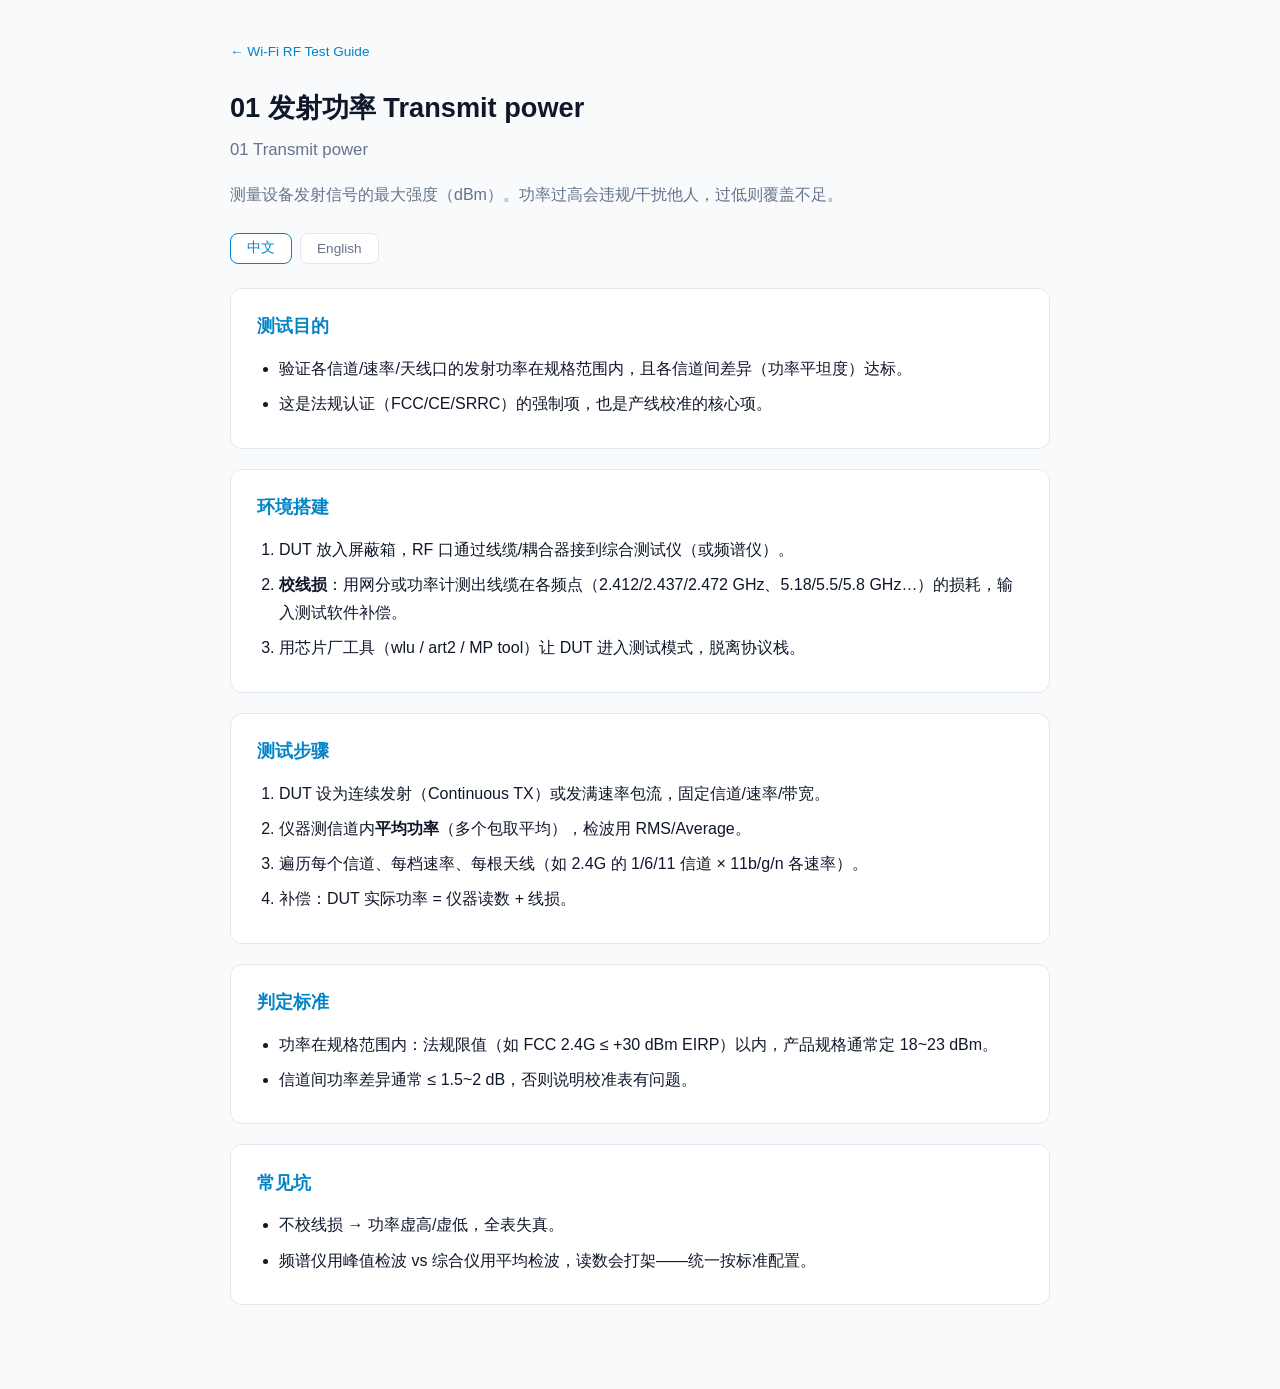
==== 01-tx-power.html @ 2fa37dcb "Add bilingual 8-test RF guide site with generator script Co-Authored-By: Claude Fable 5 <noreply@ant" ====
<!DOCTYPE html>
<html lang="zh">
<head>
<meta charset="UTF-8">
<meta name="viewport" content="width=device-width, initial-scale=1.0">
<title>01 Transmit power — Wi-Fi RF Test Guide</title>
<link rel="stylesheet" href="style.css">
</head>
<body data-lang="zh">
<div class="wrap">
<p class="crumb"><a href="index.html">&larr; Wi-Fi RF Test Guide</a></p>
<h1>01 发射功率 Transmit power<span class="en-title">01 Transmit power</span></h1>
<p class="lede zh">测量设备发射信号的最大强度（dBm）。功率过高会违规/干扰他人，过低则覆盖不足。</p>
<p class="lede en">Measure the DUT's transmit level in dBm. Too high violates regulations; too low kills coverage.</p>
<div class="lang">
<button class="on" onclick="setLang('zh')">中文</button>
<button onclick="setLang('en')">English</button>
</div>
<section><h2>测试目的<span class="en"> / Purpose</span></h2>
<ul><span class="zh"><li>验证各信道/速率/天线口的发射功率在规格范围内，且各信道间差异（功率平坦度）达标。</li><li>这是法规认证（FCC/CE/SRRC）的强制项，也是产线校准的核心项。</li></span><span class="en"><li>Verify TX power per channel/rate/antenna is within spec, and inter-channel flatness is acceptable.</li><li>Mandatory for regulatory certification (FCC/CE/SRRC) and a core production-line item.</li></span></ul>
</section>
<section><h2>环境搭建<span class="en"> / Setup</span></h2>
<ol><span class="zh"><li>DUT 放入屏蔽箱，RF 口通过线缆/耦合器接到综合测试仪（或频谱仪）。</li><li><b>校线损</b>：用网分或功率计测出线缆在各频点（2.412/2.437/2.472 GHz、5.18/5.5/5.8 GHz…）的损耗，输入测试软件补偿。</li><li>用芯片厂工具（wlu / art2 / MP tool）让 DUT 进入测试模式，脱离协议栈。</li></span><span class="en"><li>Put the DUT in a shield box; connect its RF port to the combo tester (or spectrum analyzer) via cable/coupler.</li><li><b>Calibrate cable loss</b> at each working frequency and compensate in software.</li><li>Use the vendor tool (wlu / art2 / MP tool) to enter test mode.</li></span></ol>
</section>
<section><h2>测试步骤<span class="en"> / Procedure</span></h2>
<ol><span class="zh"><li>DUT 设为连续发射（Continuous TX）或发满速率包流，固定信道/速率/带宽。</li><li>仪器测信道内<b>平均功率</b>（多个包取平均），检波用 RMS/Average。</li><li>遍历每个信道、每档速率、每根天线（如 2.4G 的 1/6/11 信道 × 11b/g/n 各速率）。</li><li>补偿：DUT 实际功率 = 仪器读数 + 线损。</li></span><span class="en"><li>Set continuous TX or a full-rate packet stream; fix channel/rate/bandwidth.</li><li>Measure in-channel <b>average power</b> (average over many bursts, RMS/average detector).</li><li>Sweep every channel, rate and antenna (e.g. 2.4G ch 1/6/11 × 11b/g/n rates).</li><li>Compensate: actual DUT power = instrument reading + cable loss.</li></span></ol>
</section>
<section><h2>判定标准<span class="en"> / Pass criteria</span></h2>
<ul><span class="zh"><li>功率在规格范围内：法规限值（如 FCC 2.4G ≤ +30 dBm EIRP）以内，产品规格通常定 18~23 dBm。</li><li>信道间功率差异通常 ≤ 1.5~2 dB，否则说明校准表有问题。</li></span><span class="en"><li>Power within spec: below the regulatory limit (e.g. FCC 2.4G ≤ +30 dBm EIRP); product specs typically 18–23 dBm.</li><li>Inter-channel delta typically ≤ 1.5–2 dB, otherwise the calibration table is suspect.</li></span></ul>
</section>
<section><h2>常见坑<span class="en"> / Pitfalls</span></h2>
<ul><span class="zh"><li>不校线损 → 功率虚高/虚低，全表失真。</li><li>频谱仪用峰值检波 vs 综合仪用平均检波，读数会打架——统一按标准配置。</li></span><span class="en"><li>Skipping cable-loss calibration corrupts every number.</li><li>Peak vs average detector makes instruments disagree — follow the standard's configuration.</li></span></ul>
</section>
</div>
<script>
function setLang(l){document.body.dataset.lang=l;
document.querySelectorAll('.lang button').forEach(b=>b.classList.toggle('on',b.textContent.toLowerCase().startsWith(l)));}
</script>
</body>
</html>
---- style.css ----
body{background:var(--bg);color:var(--text);font-family:-apple-system,'Segoe UI','PingFang SC','Microsoft YaHei',sans-serif;line-height:1.75;min-height:100vh}
:root{--bg:#0f172a;--card:#1e293b;--text:#e2e8f0;--muted:#94a3b8;--accent:#38bdf8;--border:#334155;--tag:#0ea5e9}
@media (prefers-color-scheme: light){:root:not([data-theme=dark]){--bg:#f8fafc;--card:#ffffff;--text:#0f172a;--muted:#64748b;--accent:#0284c7;--border:#e2e8f0;--tag:#0284c7}}
:root[data-theme=dark]{--bg:#0f172a;--card:#1e293b;--text:#e2e8f0;--muted:#94a3b8;--accent:#38bdf8;--border:#334155;--tag:#0ea5e9}
*{margin:0;padding:0;box-sizing:border-box}
.wrap{max-width:860px;margin:0 auto;padding:2.5rem 1.25rem 4rem}
.crumb{font-size:.85rem;margin-bottom:1.25rem}
.crumb a{color:var(--accent);text-decoration:none}
h1{font-size:1.7rem;margin-bottom:.3rem}
h1 .en-title{display:block;font-size:1.05rem;color:var(--muted);font-weight:500;margin-top:.25rem}
.lede{color:var(--muted);margin:1rem 0 1.5rem}
.lang{display:flex;gap:.5rem;margin-bottom:1.5rem}
.lang button{background:var(--card);border:1px solid var(--border);color:var(--muted);border-radius:8px;padding:.35rem 1rem;cursor:pointer;font-size:.85rem}
.lang button.on{border-color:var(--accent);color:var(--accent)}
[data-lang="en"] .zh{display:none}
[data-lang="zh"] .en{display:none}
section{background:var(--card);border:1px solid var(--border);border-radius:12px;padding:1.4rem 1.6rem;margin-bottom:1.25rem}
h2{font-size:1.1rem;margin-bottom:.8rem;color:var(--accent)}
ol,ul{margin-left:1.4rem}
li{margin:.45rem 0}
table{width:100%;border-collapse:collapse;margin:1rem 0;font-size:.9rem}
th,td{border:1px solid var(--border);padding:.5rem .75rem;text-align:left}
th{background:rgba(148,163,184,.08)}
code{background:rgba(148,163,184,.15);border-radius:4px;padding:.1rem .35rem;font-size:.88em}
.warn{border-left:3px solid #f59e0b;padding-left:.9rem;color:var(--muted);font-size:.92rem;margin-top:.6rem}
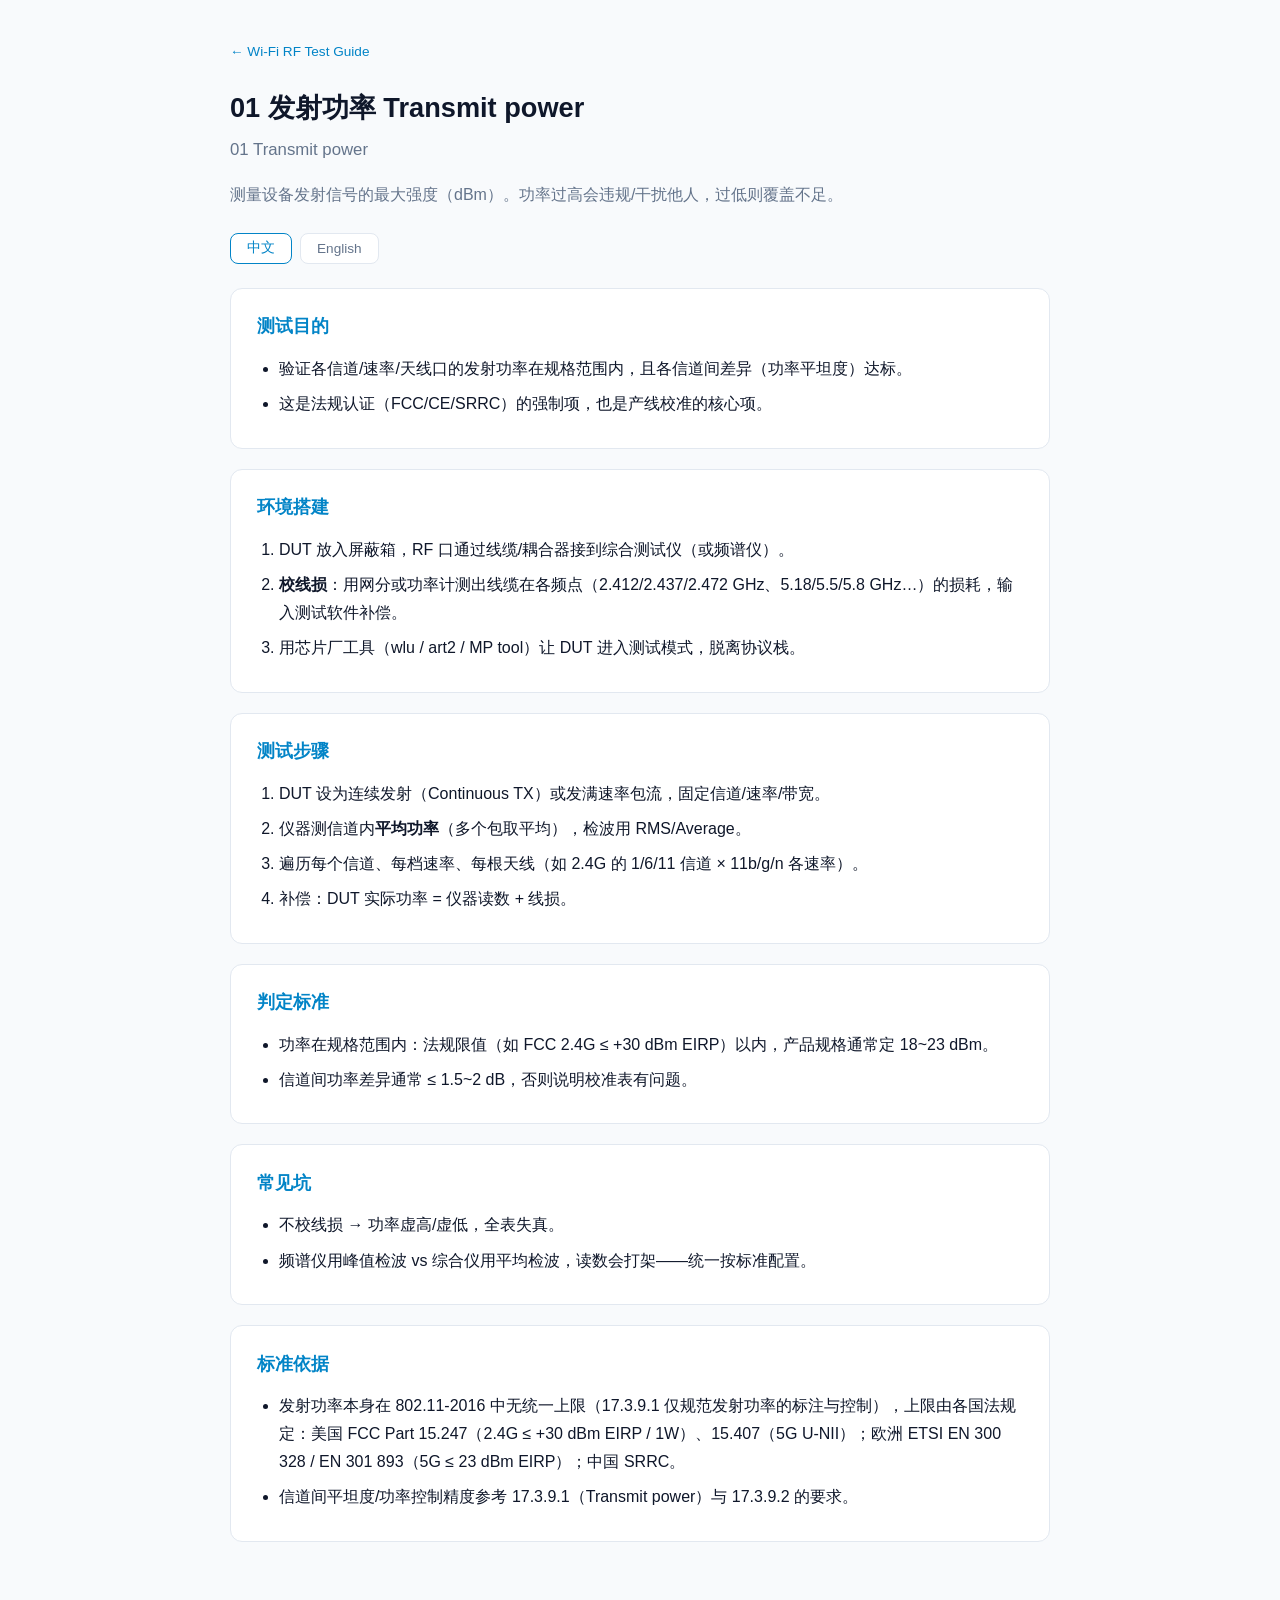
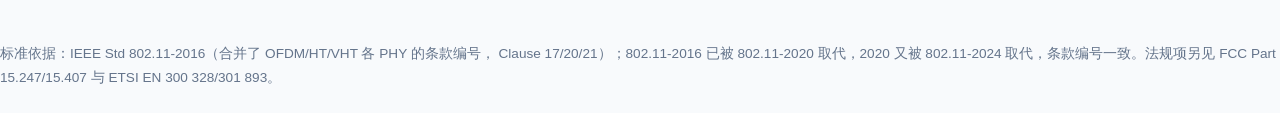
==== commit be1f9d9d: "Add IEEE 802.11 standard clause references to every test page Each page now has a 标准依据/Standard basi" ====
--- a/01-tx-power.html
+++ b/01-tx-power.html
@@ -31,7 +31,12 @@
 <section><h2>常见坑<span class="en"> / Pitfalls</span></h2>
 <ul><span class="zh"><li>不校线损 → 功率虚高/虚低，全表失真。</li><li>频谱仪用峰值检波 vs 综合仪用平均检波，读数会打架——统一按标准配置。</li></span><span class="en"><li>Skipping cable-loss calibration corrupts every number.</li><li>Peak vs average detector makes instruments disagree — follow the standard's configuration.</li></span></ul>
 </section>
+<section><h2>标准依据<span class="en"> / Standard basis</span></h2>
+<ul><span class="zh"><li>发射功率本身在 802.11-2016 中无统一上限（17.3.9.1 仅规范发射功率的标注与控制），上限由各国法规定：美国 FCC Part 15.247（2.4G ≤ +30 dBm EIRP / 1W）、15.407（5G U-NII）；欧洲 ETSI EN 300 328 / EN 301 893（5G ≤ 23 dBm EIRP）；中国 SRRC。</li><li>信道间平坦度/功率控制精度参考 17.3.9.1（Transmit power）与 17.3.9.2 的要求。</li></span><span class="en"><li>802.11-2016 itself sets no unified TX-power ceiling (17.3.9.1 covers power annotation and control); limits come from national regulation: FCC Part 15.247 (2.4G ≤ +30 dBm EIRP / 1 W), 15.407 (5G U-NII); ETSI EN 300 328 / EN 301 893 (5G ≤ 23 dBm EIRP); China SRRC.</li><li>Inter-channel flatness / power-control accuracy per 17.3.9.1 (Transmit power) and 17.3.9.2.</li></span></ul>
+</section>
 </div>
+<p class="lede zh" style="font-size:.85rem">标准依据：IEEE Std 802.11-2016（合并了 OFDM/HT/VHT 各 PHY 的条款编号， Clause 17/20/21）；802.11-2016 已被 802.11-2020 取代，2020 又被 802.11-2024 取代，条款编号一致。法规项另见 FCC Part 15.247/15.407 与 ETSI EN 300 328/301 893。</p>
+<p class="lede en" style="font-size:.85rem">Standard basis: IEEE Std 802.11-2016 (consolidated clause numbering for the OFDM/HT/VHT PHYs, Clauses 17/20/21); 802.11-2016 was superseded by 802.11-2020, itself superseded by 802.11-2024, with identical clause numbering. Regulatory items: FCC Part 15.247/15.407 and ETSI EN 300 328/301 893.</p>
 <script>
 function setLang(l){document.body.dataset.lang=l;
 document.querySelectorAll('.lang button').forEach(b=>b.classList.toggle('on',b.textContent.toLowerCase().startsWith(l)));}
